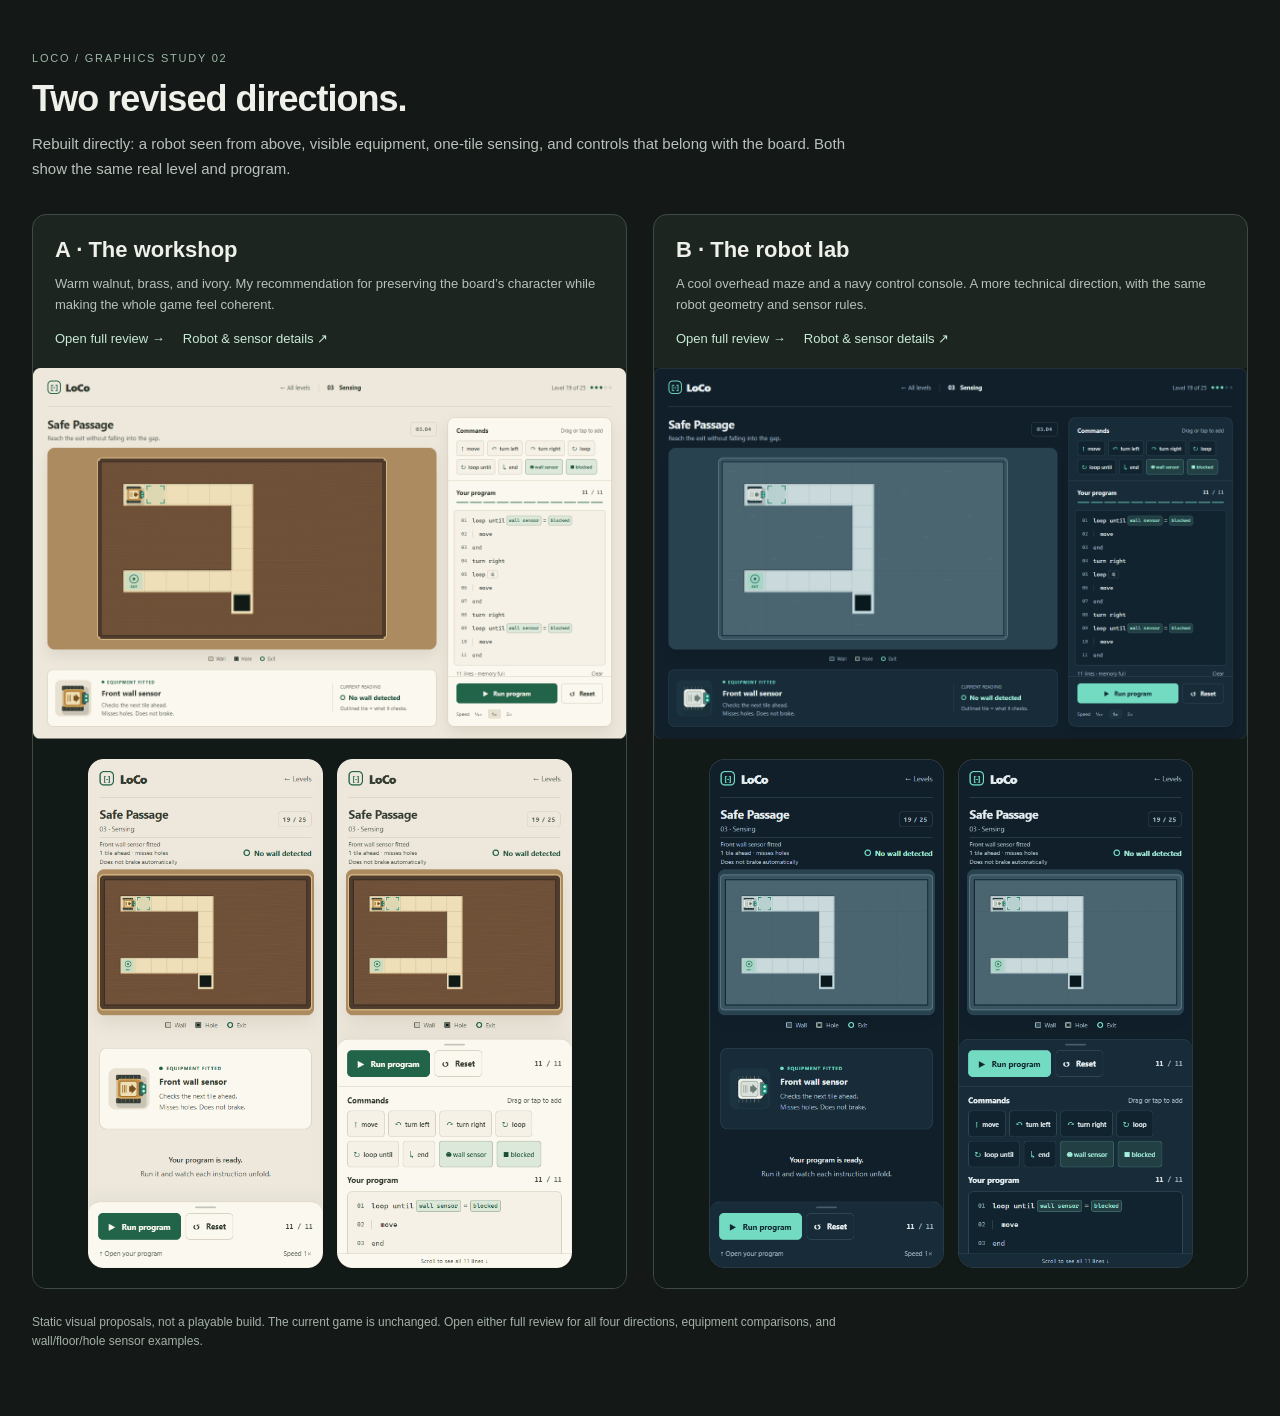
==== docs/reference/graphics-2026/index.html @ 3ee4743d "feat: implement workshop graphics redesign" ====
<!doctype html>
<html lang="en"><head><meta charset="utf-8"><meta name="viewport" content="width=device-width,initial-scale=1"><title>LoCo — revised graphics concepts</title><style>
*{box-sizing:border-box}body{margin:0;background:#141918;color:#eef0e9;font-family:"Segoe UI",Arial,sans-serif}main{max-width:1480px;margin:auto;padding:48px 32px 64px}header{margin-bottom:32px}small{letter-spacing:.16em;color:#9eb8a8;text-transform:uppercase;font-size:11px}h1{font-size:36px;letter-spacing:-1px;font-weight:650;margin:12px 0}p{font-size:15px;line-height:1.65;color:#b8c2ba;max-width:820px;margin:0}.grid{display:grid;grid-template-columns:1fr 1fr;gap:26px}article{border:1px solid #3d4b42;border-radius:14px;overflow:hidden;background:#1c2520}.text{padding:22px}h2{font-size:22px;margin:0 0 10px;font-weight:600}article p{font-size:13px}img{display:block;width:100%;height:auto}a{color:#c7ebd7;text-decoration:none}a:hover{text-decoration:underline}.links{display:flex;gap:18px;margin-top:16px;font-size:13px}.phones{display:flex;gap:14px;padding:20px;background:#111a16;align-items:start;justify-content:center}.phones a{width:calc(50% - 7px);max-width:235px}.phones img{border-radius:10px}.note{margin-top:24px;font-size:12px;color:#a3b1a7}@media(max-width:900px){.grid{grid-template-columns:1fr}main{padding:28px 18px}h1{font-size:30px}}
</style></head><body><main><header><small>LoCo / Graphics study 02</small><h1>Two revised directions.</h1><p>Rebuilt directly: a robot seen from above, visible equipment, one-tile sensing, and controls that belong with the board. Both show the same real level and program.</p></header><div class="grid"><article><div class="text"><h2>A · The workshop</h2><p>Warm walnut, brass, and ivory. My recommendation for preserving the board’s character while making the whole game feel coherent.</p><div class="links"><a href="warm.html">Open full review →</a><a href="v2/warm-details.png">Robot & sensor details ↗</a></div></div><a href="warm.html"><img src="v2/warm-desktop.png" alt="Workshop desktop concept"></a><div class="phones"><a href="v2/warm-phone-collapsed.png"><img src="v2/warm-phone-collapsed.png" alt="Workshop phone with program collapsed"></a><a href="v2/warm-phone-expanded.png"><img src="v2/warm-phone-expanded.png" alt="Workshop phone with program expanded"></a></div></article><article><div class="text"><h2>B · The robot lab</h2><p>A cool overhead maze and a navy control console. A more technical direction, with the same robot geometry and sensor rules.</p><div class="links"><a href="clean.html">Open full review →</a><a href="v2/clean-details.png">Robot & sensor details ↗</a></div></div><a href="clean.html"><img src="v2/clean-desktop.png" alt="Robot lab desktop concept"></a><div class="phones"><a href="v2/clean-phone-collapsed.png"><img src="v2/clean-phone-collapsed.png" alt="Robot lab phone with program collapsed"></a><a href="v2/clean-phone-expanded.png"><img src="v2/clean-phone-expanded.png" alt="Robot lab phone with program expanded"></a></div></article></div><p class="note">Static visual proposals, not a playable build. The current game is unchanged. Open either full review for all four directions, equipment comparisons, and wall/floor/hole sensor examples.</p></main></body></html>
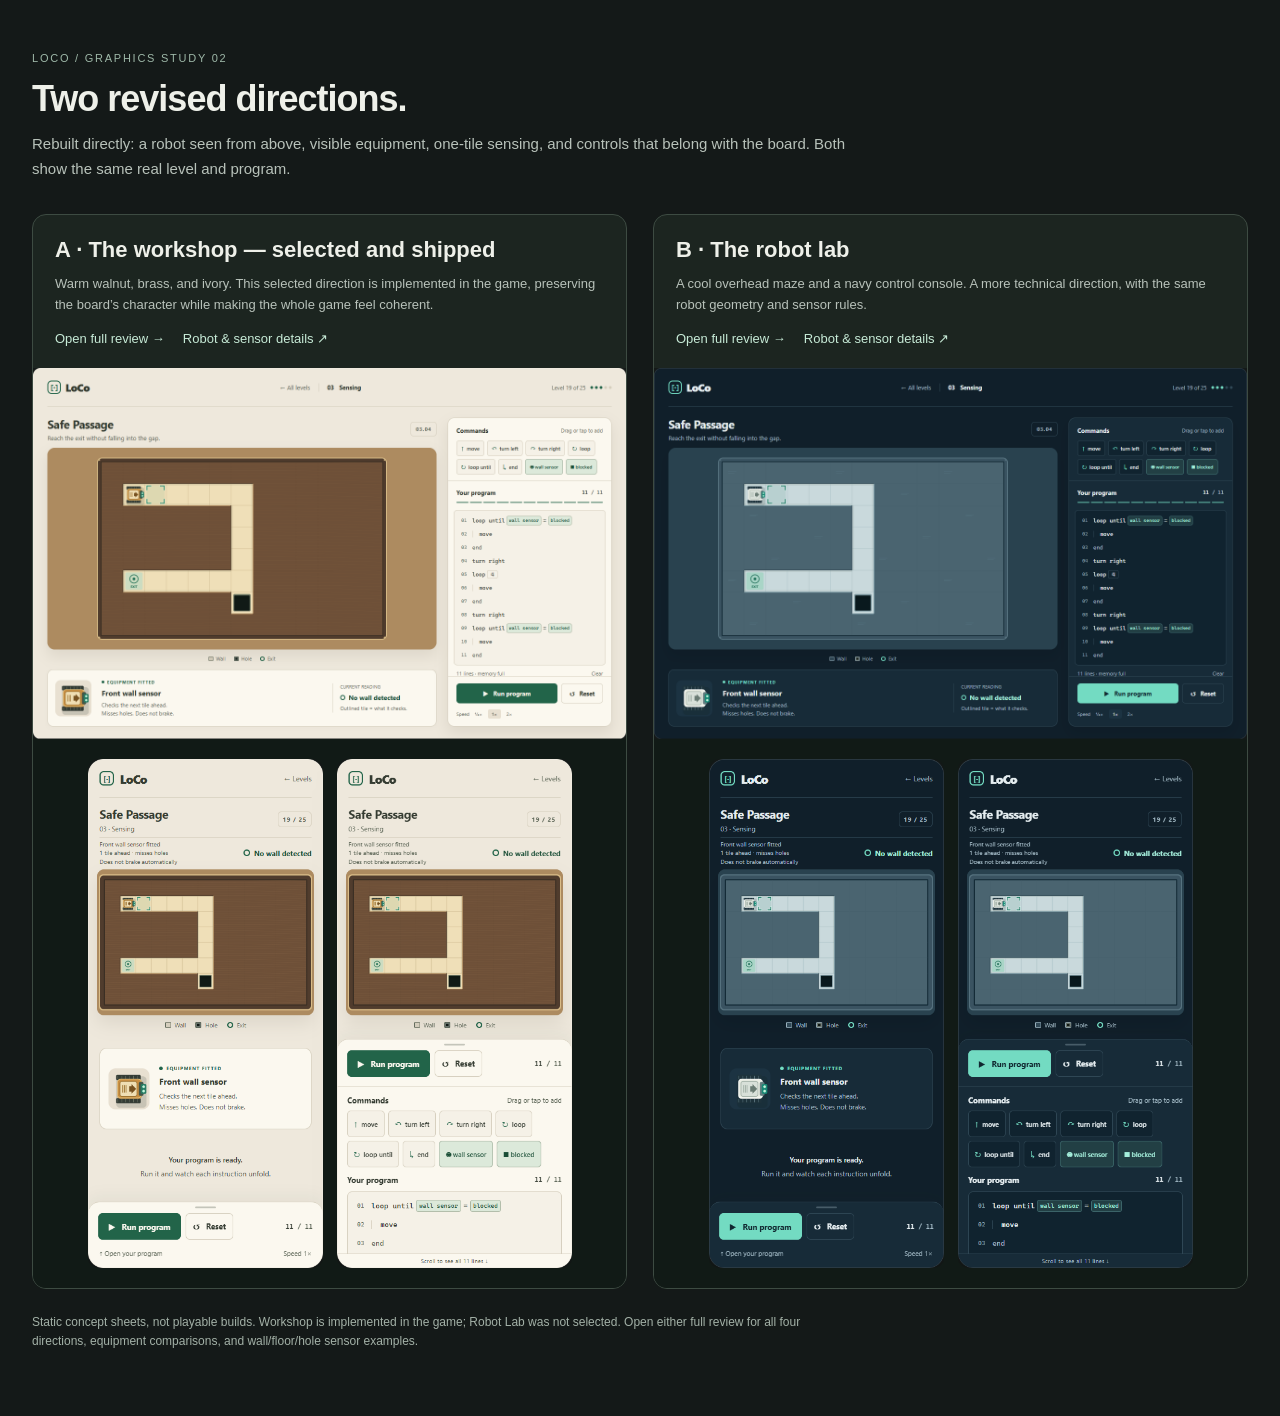
==== commit b2283fcf: "docs: align project guides with workshop release" ====
--- a/docs/reference/graphics-2026/index.html
+++ b/docs/reference/graphics-2026/index.html
@@ -1,4 +1,4 @@
 <!doctype html>
 <html lang="en"><head><meta charset="utf-8"><meta name="viewport" content="width=device-width,initial-scale=1"><title>LoCo — revised graphics concepts</title><style>
 *{box-sizing:border-box}body{margin:0;background:#141918;color:#eef0e9;font-family:"Segoe UI",Arial,sans-serif}main{max-width:1480px;margin:auto;padding:48px 32px 64px}header{margin-bottom:32px}small{letter-spacing:.16em;color:#9eb8a8;text-transform:uppercase;font-size:11px}h1{font-size:36px;letter-spacing:-1px;font-weight:650;margin:12px 0}p{font-size:15px;line-height:1.65;color:#b8c2ba;max-width:820px;margin:0}.grid{display:grid;grid-template-columns:1fr 1fr;gap:26px}article{border:1px solid #3d4b42;border-radius:14px;overflow:hidden;background:#1c2520}.text{padding:22px}h2{font-size:22px;margin:0 0 10px;font-weight:600}article p{font-size:13px}img{display:block;width:100%;height:auto}a{color:#c7ebd7;text-decoration:none}a:hover{text-decoration:underline}.links{display:flex;gap:18px;margin-top:16px;font-size:13px}.phones{display:flex;gap:14px;padding:20px;background:#111a16;align-items:start;justify-content:center}.phones a{width:calc(50% - 7px);max-width:235px}.phones img{border-radius:10px}.note{margin-top:24px;font-size:12px;color:#a3b1a7}@media(max-width:900px){.grid{grid-template-columns:1fr}main{padding:28px 18px}h1{font-size:30px}}
-</style></head><body><main><header><small>LoCo / Graphics study 02</small><h1>Two revised directions.</h1><p>Rebuilt directly: a robot seen from above, visible equipment, one-tile sensing, and controls that belong with the board. Both show the same real level and program.</p></header><div class="grid"><article><div class="text"><h2>A · The workshop</h2><p>Warm walnut, brass, and ivory. My recommendation for preserving the board’s character while making the whole game feel coherent.</p><div class="links"><a href="warm.html">Open full review →</a><a href="v2/warm-details.png">Robot & sensor details ↗</a></div></div><a href="warm.html"><img src="v2/warm-desktop.png" alt="Workshop desktop concept"></a><div class="phones"><a href="v2/warm-phone-collapsed.png"><img src="v2/warm-phone-collapsed.png" alt="Workshop phone with program collapsed"></a><a href="v2/warm-phone-expanded.png"><img src="v2/warm-phone-expanded.png" alt="Workshop phone with program expanded"></a></div></article><article><div class="text"><h2>B · The robot lab</h2><p>A cool overhead maze and a navy control console. A more technical direction, with the same robot geometry and sensor rules.</p><div class="links"><a href="clean.html">Open full review →</a><a href="v2/clean-details.png">Robot & sensor details ↗</a></div></div><a href="clean.html"><img src="v2/clean-desktop.png" alt="Robot lab desktop concept"></a><div class="phones"><a href="v2/clean-phone-collapsed.png"><img src="v2/clean-phone-collapsed.png" alt="Robot lab phone with program collapsed"></a><a href="v2/clean-phone-expanded.png"><img src="v2/clean-phone-expanded.png" alt="Robot lab phone with program expanded"></a></div></article></div><p class="note">Static visual proposals, not a playable build. The current game is unchanged. Open either full review for all four directions, equipment comparisons, and wall/floor/hole sensor examples.</p></main></body></html>
+</style></head><body><main><header><small>LoCo / Graphics study 02</small><h1>Two revised directions.</h1><p>Rebuilt directly: a robot seen from above, visible equipment, one-tile sensing, and controls that belong with the board. Both show the same real level and program.</p></header><div class="grid"><article><div class="text"><h2>A · The workshop — selected and shipped</h2><p>Warm walnut, brass, and ivory. This selected direction is implemented in the game, preserving the board’s character while making the whole game feel coherent.</p><div class="links"><a href="warm.html">Open full review →</a><a href="v2/warm-details.png">Robot & sensor details ↗</a></div></div><a href="warm.html"><img src="v2/warm-desktop.png" alt="Workshop desktop concept"></a><div class="phones"><a href="v2/warm-phone-collapsed.png"><img src="v2/warm-phone-collapsed.png" alt="Workshop phone with program collapsed"></a><a href="v2/warm-phone-expanded.png"><img src="v2/warm-phone-expanded.png" alt="Workshop phone with program expanded"></a></div></article><article><div class="text"><h2>B · The robot lab</h2><p>A cool overhead maze and a navy control console. A more technical direction, with the same robot geometry and sensor rules.</p><div class="links"><a href="clean.html">Open full review →</a><a href="v2/clean-details.png">Robot & sensor details ↗</a></div></div><a href="clean.html"><img src="v2/clean-desktop.png" alt="Robot lab desktop concept"></a><div class="phones"><a href="v2/clean-phone-collapsed.png"><img src="v2/clean-phone-collapsed.png" alt="Robot lab phone with program collapsed"></a><a href="v2/clean-phone-expanded.png"><img src="v2/clean-phone-expanded.png" alt="Robot lab phone with program expanded"></a></div></article></div><p class="note">Static concept sheets, not playable builds. Workshop is implemented in the game; Robot Lab was not selected. Open either full review for all four directions, equipment comparisons, and wall/floor/hole sensor examples.</p></main></body></html>
